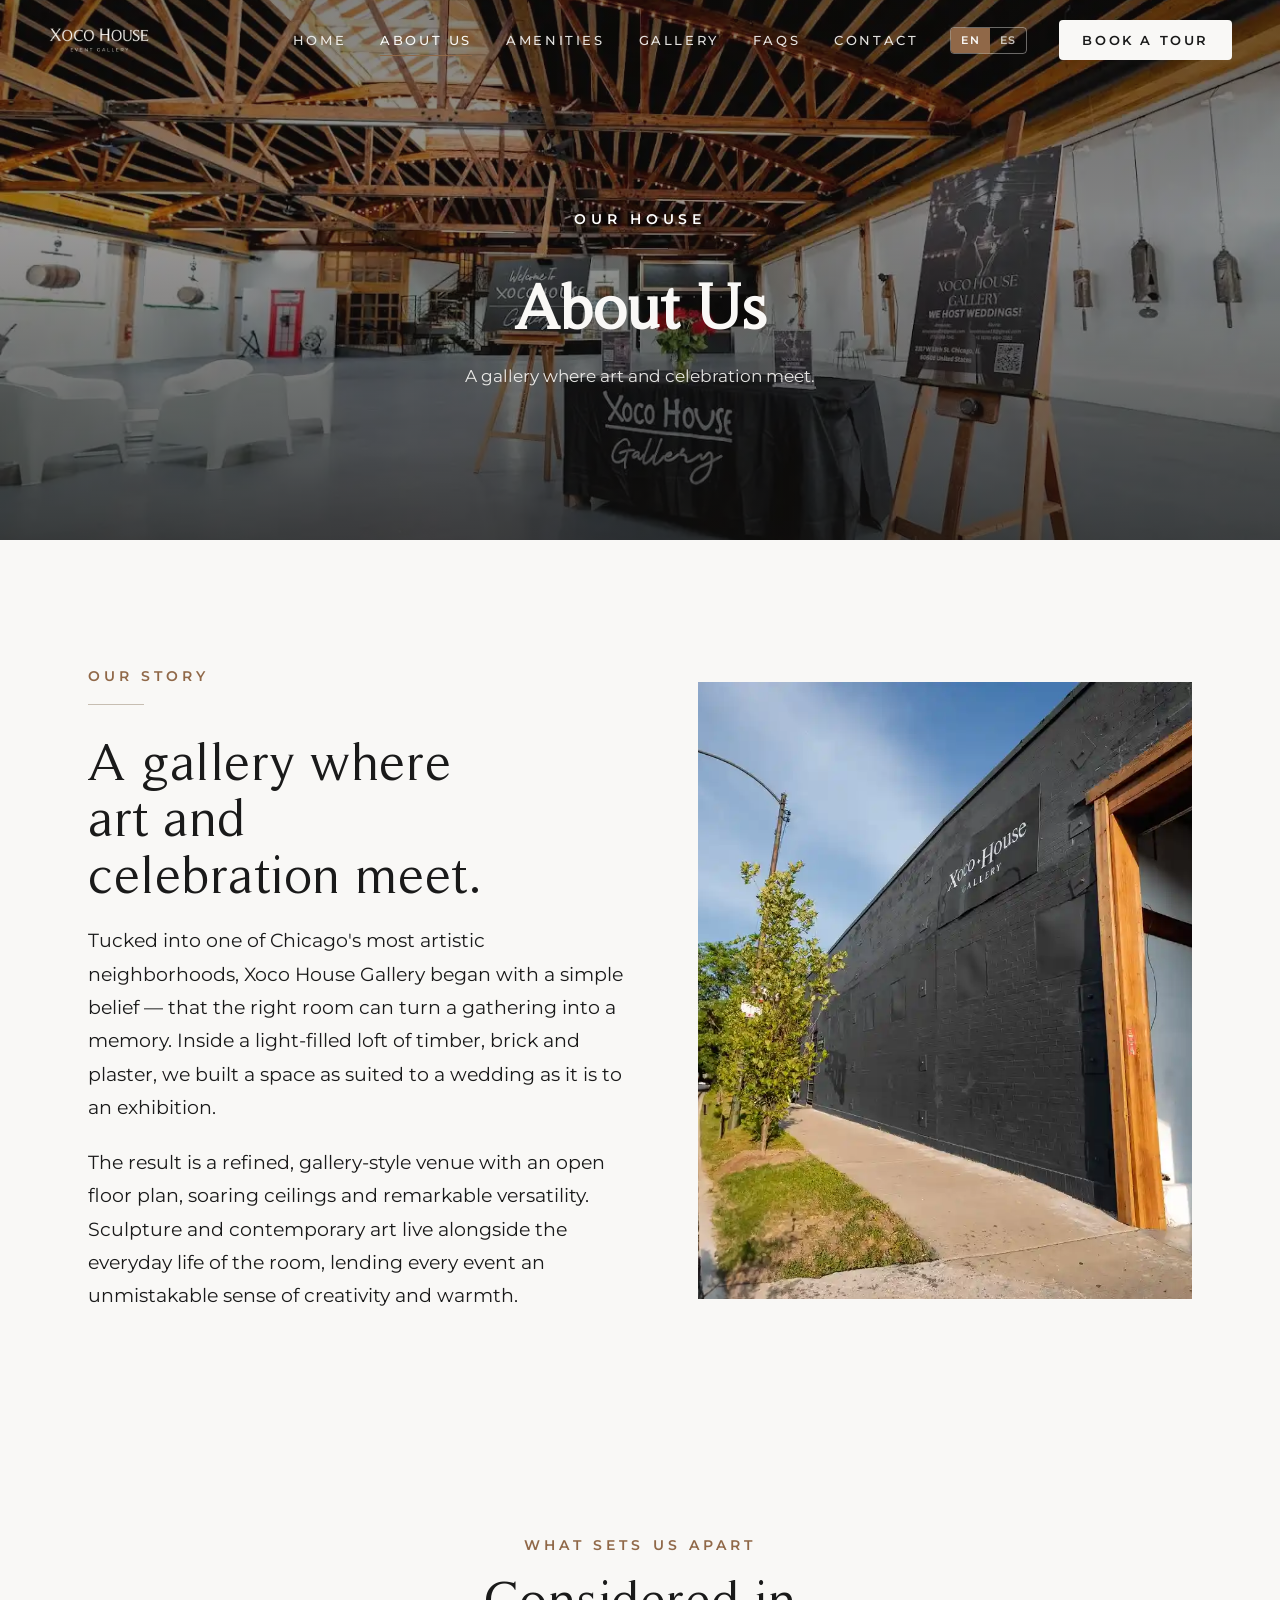
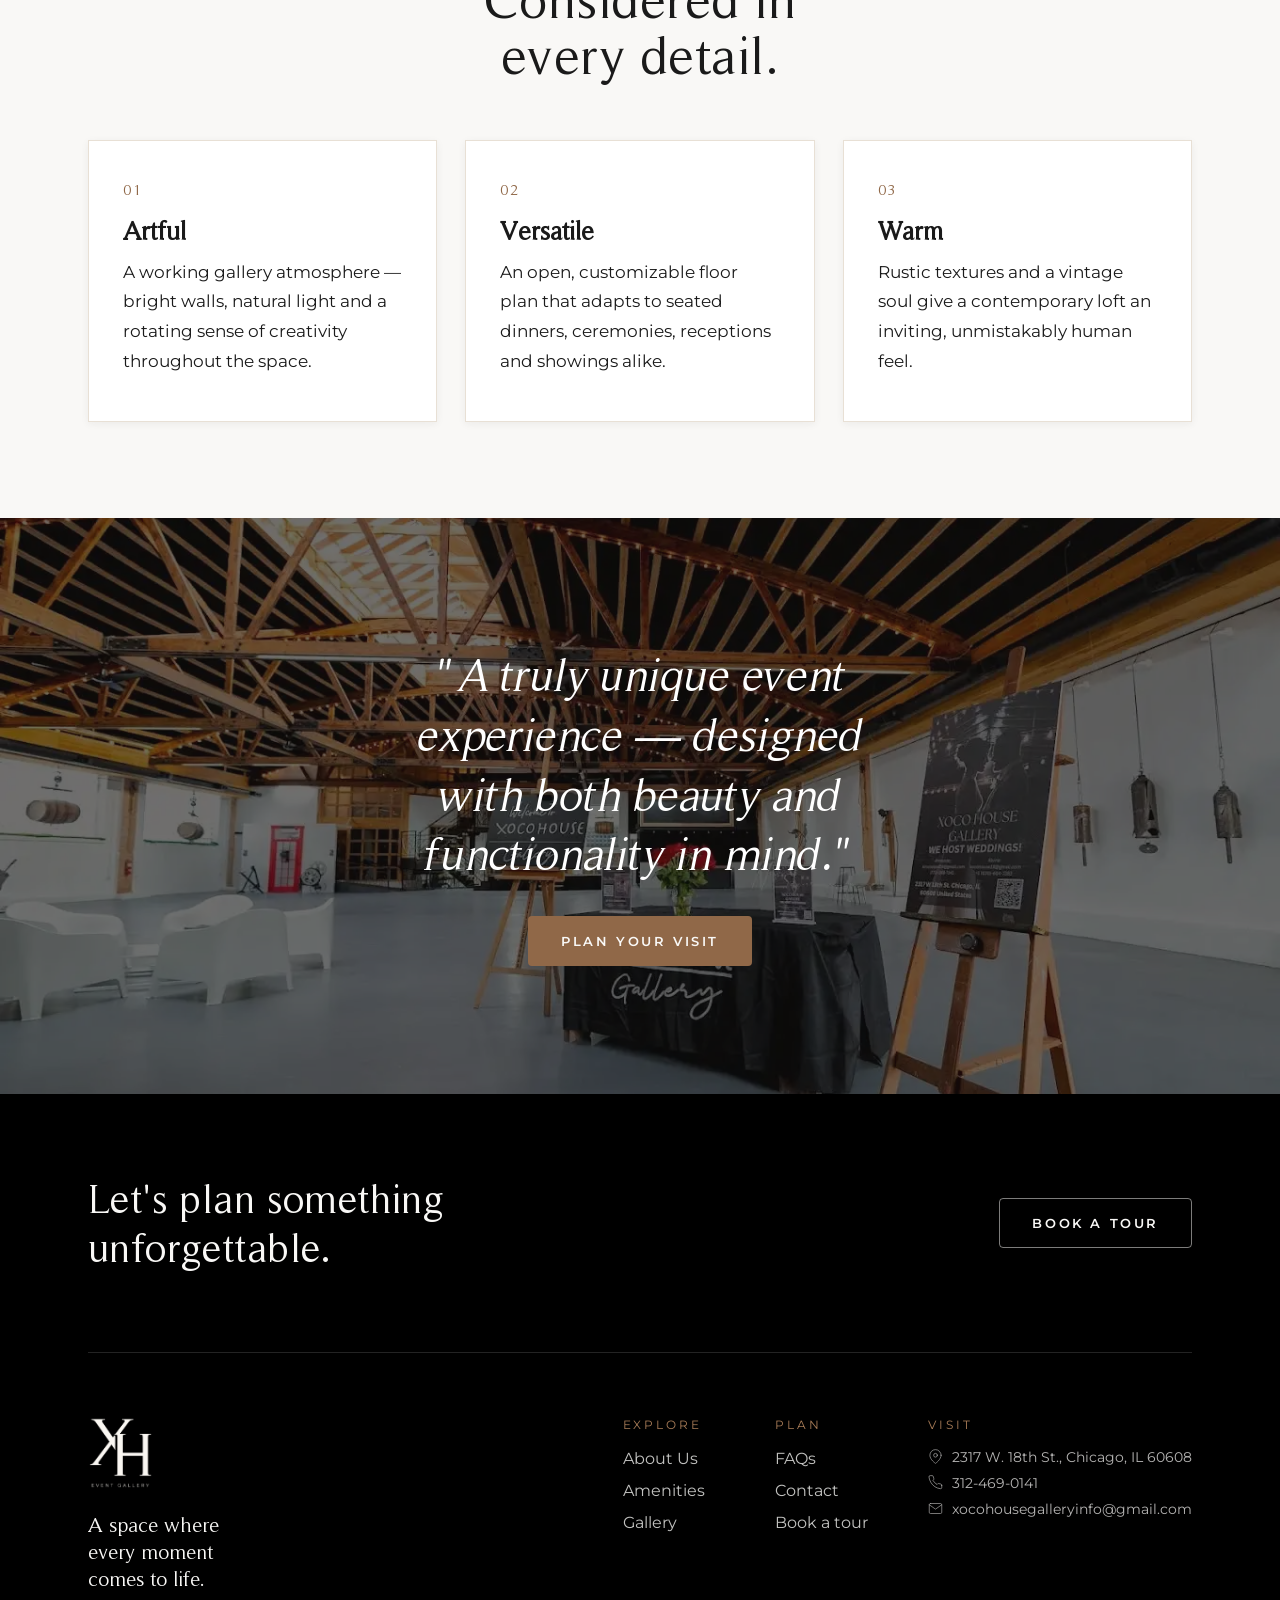
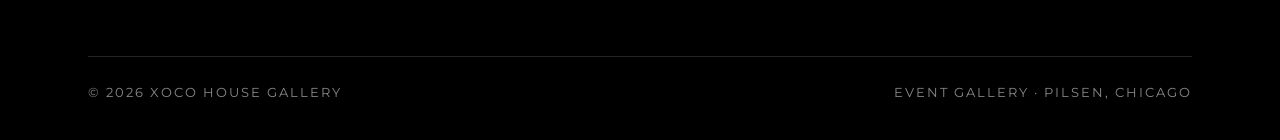
==== about.html @ 5855aecd "Launch Xoco House Gallery website Multi-page static site for Xoco House Gallery event venue (Pilsen," ====
<!DOCTYPE html>
<html lang="en">
<head>
<meta charset="utf-8" />
<meta name="viewport" content="width=device-width, initial-scale=1" />
<title>About Us — Xoco House Gallery</title>
<meta name="description" content="The story behind Xoco House Gallery — a gallery-style event venue in Chicago's Pilsen neighborhood." />
<link rel="preconnect" href="https://fonts.googleapis.com" />
<link rel="preconnect" href="https://fonts.gstatic.com" crossorigin />
<link href="https://fonts.googleapis.com/css2?family=Montserrat:wght@300;400;500;600&display=swap" rel="stylesheet" />
<link rel="stylesheet" href="colors_and_type.css" />
<link rel="stylesheet" href="kit.css" />
<style>
/* ── Scroll-reveal ── */
.reveal{opacity:0;transform:translateY(22px);transition:opacity 600ms cubic-bezier(.22,1,.36,1),transform 600ms cubic-bezier(.22,1,.36,1)}
.reveal.in{opacity:1;transform:none}
.reveal-d1{transition-delay:80ms}.reveal-d2{transition-delay:160ms}.reveal-d3{transition-delay:240ms}
@media(prefers-reduced-motion:reduce){.reveal{opacity:1;transform:none;transition:none}}

/* ── Nav ── */
.nav{position:fixed;top:0;left:0;right:0;z-index:50;transition:background var(--dur) var(--ease-out),box-shadow var(--dur),border-color var(--dur);border-bottom:1px solid transparent}
.nav.solid{background:rgba(249,248,246,.94);backdrop-filter:blur(10px);border-bottom-color:var(--border-soft);box-shadow:var(--shadow-xs)}
.nav-inner{max-width:1280px;margin:0 auto;padding:0 48px;height:80px;display:flex;align-items:center;gap:32px}
.nav-logo img{height:26px}
.nav-logo .logo-dark{display:none}
.nav.solid .nav-logo .logo-light{display:none}
.nav.solid .nav-logo .logo-dark{display:block}
.nav-links{display:flex;gap:34px;margin-left:auto}
.nav-links a{font-size:13px;font-weight:500;letter-spacing:.2em;text-transform:uppercase;position:relative;transition:color var(--dur);padding:4px 0}
.nav:not(.solid) .nav-links a{color:rgba(249,248,246,.9)}
.nav.solid .nav-links a{color:var(--xh-ink-700)}
.nav-links a::after{content:'';position:absolute;left:0;right:0;bottom:-4px;height:1px;background:var(--accent);transform:scaleX(0);transform-origin:left;transition:transform var(--dur) var(--ease-out)}
.nav-links a:hover::after,.nav-links a.active::after{transform:scaleX(1)}
.nav-links a.active{color:var(--accent)}
.nav:not(.solid) .nav-links a.active{color:var(--xh-bone)}
.lang-switch{display:flex;align-items:center;border:1px solid transparent;border-radius:var(--radius-md);overflow:hidden;font-size:10.5px;font-weight:600;letter-spacing:.12em}
.nav:not(.solid) .lang-switch{border-color:rgba(249,248,246,.4)}
.nav.solid .lang-switch{border-color:var(--border)}
.lang-switch button{background:none;border:none;cursor:pointer;padding:6px 10px;font-family:var(--font-sans);font-size:10.5px;font-weight:600;letter-spacing:.12em;text-transform:uppercase;transition:background var(--dur),color var(--dur)}
.nav:not(.solid) .lang-switch button{color:rgba(249,248,246,.75)}
.nav.solid .lang-switch button{color:var(--xh-stone-600)}
.lang-switch button.active{background:var(--accent);color:var(--xh-bone)!important}
.nav-cta{padding:11px 22px}
.nav:not(.solid) .nav-cta{background:var(--xh-bone);color:var(--xh-ink-900)}
.nav:not(.solid) .nav-cta:hover{background:var(--xh-white)}
.nav-burger{display:none;flex-direction:column;gap:5px;background:none;border:0;padding:8px;cursor:pointer}
.nav-burger span{width:24px;height:1.5px;display:block;transition:transform var(--dur),opacity var(--dur),background var(--dur)}
.nav:not(.solid) .nav-burger span{background:var(--xh-bone)}
.nav.solid .nav-burger span{background:var(--xh-ink-900)}
.nav-burger.open span:nth-child(1){transform:translateY(6.5px) rotate(45deg)}
.nav-burger.open span:nth-child(2){opacity:0}
.nav-burger.open span:nth-child(3){transform:translateY(-6.5px) rotate(-45deg)}
.nav-drawer{display:none;overflow:hidden;max-height:0;background:var(--xh-bone);border-bottom:1px solid var(--border-soft);padding:0 32px;transition:max-height var(--dur) var(--ease-out),padding var(--dur)}
.nav-drawer.open{max-height:480px;padding:14px 32px 24px}
.nav-drawer a{display:block;font-size:13px;font-weight:500;letter-spacing:.16em;text-transform:uppercase;color:var(--xh-ink-700);padding:13px 0;border-bottom:1px solid var(--border-soft);transition:color var(--dur)}
.nav-drawer a.active{color:var(--accent)}
.nav-drawer .lang-row{display:flex;gap:12px;padding:16px 0;align-items:center}
.nav-drawer .lang-row span{font-size:10px;letter-spacing:.2em;text-transform:uppercase;color:var(--fg-3)}
@media(max-width:960px){.nav-links,.nav-cta,.lang-switch{display:none}.nav-burger{display:flex}.nav-drawer{display:block}.nav{background:rgba(249,248,246,.94);backdrop-filter:blur(10px);border-bottom-color:var(--border-soft)}.nav .nav-burger span{background:var(--xh-ink-900)}.nav .nav-logo .logo-light{display:none}.nav .nav-logo .logo-dark{display:block}}
@media(max-width:600px){.nav-inner{padding:0 24px}}

/* ── Page hero ── */
.phero{position:relative;min-height:60vh;display:flex;align-items:center;justify-content:center;text-align:center;color:var(--xh-bone);overflow:hidden;padding:140px 24px 80px}
.phero-media{position:absolute;inset:0;background:var(--xh-ink-800)}
.phero-media img{width:100%;height:100%;object-fit:cover}
.phero-scrim{position:absolute;inset:0;background:linear-gradient(0deg,rgba(18,16,14,.72) 0%,rgba(18,16,14,.42) 60%,rgba(18,16,14,.52) 100%);pointer-events:none}
.phero-inner{position:relative;max-width:760px;display:flex;flex-direction:column;align-items:center}
/* FIX: subtitle "Our House" — forced high contrast white on dark overlay */
.phero-eyebrow{font-family:var(--font-sans);font-weight:600;font-size:14px;letter-spacing:.34em;text-transform:uppercase;color:#ffffff;opacity:1;text-shadow:0 1px 6px rgba(0,0,0,.65)}
.phero-title{font-family:var(--font-display);font-size:clamp(2.4rem,5vw,4rem);line-height:1.05;margin:0;color:var(--xh-bone)}
.phero-sub{font-size:clamp(1rem,1.3vw,1.15rem);line-height:1.7;color:rgba(249,248,246,.9);margin:22px 0 0;max-width:52ch}

/* ── Sections ── */
.about-grid{display:grid;grid-template-columns:1.05fr .95fr;gap:64px;align-items:center}
.about-copy p{font-size:18.5px;line-height:1.80;color:var(--xh-ink-900);margin:22px 0 0;max-width:46ch}
.about-media{aspect-ratio:4/5;overflow:hidden;background:var(--xh-sand-200)}
.about-media img{width:100%;height:100%;object-fit:cover;transition:transform 600ms var(--ease-out)}
.about-media:hover img{transform:scale(1.03)}
@media(max-width:860px){.about-grid{grid-template-columns:1fr;gap:36px}.about-media{aspect-ratio:16/10}}

.vals-sec{background:var(--xh-bone)}
.vals-grid{display:grid;grid-template-columns:repeat(3,1fr);gap:28px}
.val{background:var(--xh-white);border:1px solid var(--border-soft);padding:40px 34px 44px;box-shadow:var(--shadow-sm);transition:box-shadow var(--dur),transform var(--dur) var(--ease-out)}
.val:hover{box-shadow:var(--shadow-md);transform:translateY(-4px)}
.val-n{display:block;font-family:var(--font-display);font-size:15px;color:var(--accent);letter-spacing:.1em;margin-bottom:16px}
.val-t{font-family:var(--font-display);font-size:26px;margin:0 0 12px;color:var(--fg)}
.val-d{font-size:17px;line-height:1.75;color:var(--xh-ink-900);margin:0}
@media(max-width:860px){.vals-grid{grid-template-columns:1fr}}

.aband{position:relative;min-height:64vh;display:flex;align-items:center;color:var(--xh-bone);overflow:hidden;text-align:center}
.aband img{position:absolute;inset:0;width:100%;height:100%;object-fit:cover}
.aband-scrim{position:absolute;inset:0;background:rgba(18,16,14,.6)}
.aband-inner{position:relative;display:flex;flex-direction:column;align-items:center;gap:32px}
.aband-quote{font-family:var(--font-display);font-size:clamp(1.8rem,3.6vw,3.1rem);line-height:1.3;font-style:italic;margin:0;max-width:22ch;color:#ffffff}

/* Footer */
.ft{background:var(--xh-black);color:var(--xh-bone);padding:0 0 40px}
.ft-cta{display:flex;justify-content:space-between;align-items:center;gap:24px;flex-wrap:wrap;padding:80px 0;border-bottom:1px solid rgba(249,248,246,.14)}
.ft-cta h3{font-family:var(--font-display);font-size:clamp(1.7rem,3.2vw,2.6rem);margin:0;color:var(--xh-bone);max-width:18ch}
.ft-top{display:grid;grid-template-columns:1fr 1.2fr;gap:60px;padding:64px 0;border-bottom:1px solid rgba(249,248,246,.14)}
.ft-mono{height:72px;margin-bottom:22px}
.ft-tag{font-family:var(--font-display);font-size:21px;line-height:1.3;max-width:16ch;color:var(--xh-bone);margin:0}
.ft-cols{display:grid;grid-template-columns:repeat(3,1fr);gap:32px}
.ft-col{display:flex;flex-direction:column;gap:13px}
.ft-h{font-size:12px;letter-spacing:.24em;text-transform:uppercase;color:var(--xh-terracotta-500);margin-bottom:4px}
.ft-col a{font-size:15.5px;color:rgba(249,248,246,.78);transition:color var(--dur)}
.ft-col a:hover{color:var(--xh-bone)}
.ft-col-info{display:flex;flex-direction:column;gap:10px}
.ft-col-info a{display:flex;align-items:center;gap:9px;font-size:13.5px;color:rgba(249,248,246,.72);transition:color var(--dur)}
.ft-col-info a:hover{color:var(--xh-bone)}
.ft-col-info svg{width:15px;height:15px;flex-shrink:0;opacity:.7}
.ft-base{display:flex;justify-content:space-between;gap:16px;flex-wrap:wrap;font-size:12.5px;letter-spacing:.16em;text-transform:uppercase;color:rgba(249,248,246,.55);padding-top:28px}
@media(max-width:860px){.ft-top{grid-template-columns:1fr;gap:40px}.ft-cols{grid-template-columns:1fr 1fr}}
</style>
</head>
<body>

<!-- NAV -->
<header id="nav" class="nav">
  <div class="nav-inner">
    <a class="nav-logo" href="index.html">
      <img class="logo-light" src="assets/logo-horizontal-white.png" alt="Xoco House Gallery" />
      <img class="logo-dark"  src="assets/logo-horizontal-black.png" alt="Xoco House Gallery" />
    </a>
    <nav class="nav-links">
      <a href="index.html"     data-i18n="nav.home">Home</a>
      <a href="about.html"     class="active" data-i18n="nav.about">About Us</a>
      <a href="amenities.html" data-i18n="nav.amenities">Amenities</a>
      <a href="gallery.html"   data-i18n="nav.gallery">Gallery</a>
      <a href="faqs.html"      data-i18n="nav.faqs">FAQs</a>
      <a href="contact.html"   data-i18n="nav.contact">Contact</a>
    </nav>
    <div class="lang-switch">
      <button id="btn-en" class="active" onclick="setLang('en')">EN</button>
      <button id="btn-es"               onclick="setLang('es')">ES</button>
    </div>
    <a class="btn btn-primary nav-cta" href="contact.html" data-i18n="nav.cta">Book a Tour</a>
    <button class="nav-burger" id="nav-burger" aria-label="Menu" aria-expanded="false">
      <span></span><span></span><span></span>
    </button>
  </div>
  <div class="nav-drawer" id="nav-drawer">
    <a href="index.html"     data-i18n="nav.home">Home</a>
    <a href="about.html"     class="active" data-i18n="nav.about">About Us</a>
    <a href="amenities.html" data-i18n="nav.amenities">Amenities</a>
    <a href="gallery.html"   data-i18n="nav.gallery">Gallery</a>
    <a href="faqs.html"      data-i18n="nav.faqs">FAQs</a>
    <a href="contact.html"   data-i18n="nav.contact">Contact</a>
    <div class="lang-row">
      <span data-i18n="nav.language">Language</span>
      <button id="btn-en-m" class="btn btn-ghost" style="padding:8px 16px;font-size:11px;" onclick="setLang('en')">EN</button>
      <button id="btn-es-m" class="btn btn-ghost" style="padding:8px 16px;font-size:11px;" onclick="setLang('es')">ES</button>
    </div>
    <a class="btn btn-primary" href="contact.html" style="margin-top:8px;justify-content:center;" data-i18n="nav.cta">Book a Tour</a>
  </div>
</header>

<!-- PAGE HERO — "Our House" subtitle clearly visible with forced white + text-shadow -->
<section class="phero">
  <div class="phero-media">
    <img src="assets/photos/hall-welcome.webp" alt="The welcoming interior of Xoco House Gallery" />
    <div class="phero-scrim"></div>
  </div>
  <div class="phero-inner reveal">
    <!-- FIX: eyebrow "Our House" uses explicit white + text-shadow for guaranteed legibility -->
    <div class="phero-eyebrow" data-i18n="about.eyebrow">Our House</div>
    <hr class="rule on-dark" style="margin:20px auto 24px" />
    <h1 class="phero-title" data-i18n="about.title">About Us</h1>
    <p class="phero-sub" data-i18n="about.sub">A gallery where art and celebration meet.</p>
  </div>
</section>

<!-- STORY -->
<section class="section">
  <div class="container about-grid">
    <div class="about-copy reveal">
      <div class="eyebrow" data-i18n="about.story.eyebrow">Our Story</div>
      <hr class="rule" style="margin:20px 0 28px" />
      <h2 class="serif section-title" style="max-width:15ch" data-i18n="about.story.title">
        A gallery where art and celebration meet.
      </h2>
      <p data-i18n="about.story.p1">
        Tucked into one of Chicago&rsquo;s most artistic neighborhoods, Xoco House Gallery began
        with a simple belief — that the right room can turn a gathering into a memory. Inside a
        light-filled loft of timber, brick and plaster, we built a space as suited to a wedding
        as it is to an exhibition.
      </p>
      <p data-i18n="about.story.p2">
        The result is a refined, gallery-style venue with an open floor plan, soaring ceilings
        and remarkable versatility. Sculpture and contemporary art live alongside the everyday
        life of the room, lending every event an unmistakable sense of creativity and warmth.
      </p>
    </div>
    <div class="about-media reveal reveal-d2">
      <img src="assets/photos/windows.webp" alt="The Xoco House Gallery facade on a quiet Pilsen street" loading="lazy" />
    </div>
  </div>
</section>

<!-- VALUES -->
<section class="section tight vals-sec">
  <div class="container">
    <div class="section-head center">
      <div class="eyebrow reveal" data-i18n="about.vals.eyebrow">What Sets Us Apart</div>
      <h2 class="serif section-title reveal reveal-d1" data-i18n="about.vals.title">Considered in every detail.</h2>
    </div>
    <div class="vals-grid">
      <div class="val reveal">
        <span class="val-n">01</span>
        <h3 class="val-t" data-i18n="about.val1.title">Artful</h3>
        <p class="val-d" data-i18n="about.val1.desc">A working gallery atmosphere — bright walls, natural light and a rotating sense of creativity throughout the space.</p>
      </div>
      <div class="val reveal reveal-d1">
        <span class="val-n">02</span>
        <h3 class="val-t" data-i18n="about.val2.title">Versatile</h3>
        <p class="val-d" data-i18n="about.val2.desc">An open, customizable floor plan that adapts to seated dinners, ceremonies, receptions and showings alike.</p>
      </div>
      <div class="val reveal reveal-d2">
        <span class="val-n">03</span>
        <h3 class="val-t" data-i18n="about.val3.title">Warm</h3>
        <p class="val-d" data-i18n="about.val3.desc">Rustic textures and a vintage soul give a contemporary loft an inviting, unmistakably human feel.</p>
      </div>
    </div>
  </div>
</section>

<!-- BAND -->
<section class="aband">
  <img src="assets/photos/hall-welcome.webp" alt="A warm welcome under the vaulted ceiling" />
  <div class="aband-scrim"></div>
  <div class="container aband-inner">
    <blockquote class="aband-quote reveal" data-i18n="about.quote">
      &ldquo;A truly unique event experience — designed with both beauty and functionality in mind.&rdquo;
    </blockquote>
    <a class="btn btn-primary reveal reveal-d1" href="contact.html" data-i18n="about.cta">Plan Your Visit</a>
  </div>
</section>

<!-- FOOTER -->
<footer class="ft">
  <div class="container">
    <div class="ft-cta">
      <h3 class="serif" data-i18n="footer.cta">Let&rsquo;s plan something unforgettable.</h3>
      <a class="btn btn-ghost on-dark" href="contact.html" data-i18n="nav.cta">Book a Tour</a>
    </div>
    <div class="ft-top">
      <div class="ft-brand">
        <img src="assets/monogram-simple-white.png" alt="Xoco House Gallery" class="ft-mono" />
        <p class="ft-tag" data-i18n="footer.tagline">A space where every moment comes to life.</p>
      </div>
      <div class="ft-cols">
        <div class="ft-col">
          <span class="ft-h" data-i18n="footer.explore">Explore</span>
          <a href="about.html" data-i18n="nav.about">About Us</a>
          <a href="amenities.html" data-i18n="nav.amenities">Amenities</a>
          <a href="gallery.html" data-i18n="nav.gallery">Gallery</a>
        </div>
        <div class="ft-col">
          <span class="ft-h" data-i18n="footer.plan">Plan</span>
          <a href="faqs.html" data-i18n="nav.faqs">FAQs</a>
          <a href="contact.html" data-i18n="nav.contact">Contact</a>
          <a href="contact.html" data-i18n="footer.bookTour">Book a tour</a>
        </div>
        <div class="ft-col">
          <span class="ft-h" data-i18n="footer.visit">Visit</span>
          <div class="ft-col-info">
            <a href="https://maps.google.com/?q=2317+W+18th+St+Chicago+IL+60608" target="_blank" rel="noopener">
              <svg xmlns="http://www.w3.org/2000/svg" viewBox="0 0 24 24" fill="none" stroke="currentColor" stroke-width="1.5" stroke-linecap="round" stroke-linejoin="round"><path d="M21 10c0 7-9 13-9 13S3 17 3 10a9 9 0 0 1 18 0z"/><circle cx="12" cy="10" r="3"/></svg>
              2317 W. 18th St., Chicago, IL 60608
            </a>
            <a href="tel:+13124690141">
              <svg xmlns="http://www.w3.org/2000/svg" viewBox="0 0 24 24" fill="none" stroke="currentColor" stroke-width="1.5" stroke-linecap="round" stroke-linejoin="round"><path d="M22 16.92v3a2 2 0 0 1-2.18 2 19.79 19.79 0 0 1-8.63-3.07A19.5 19.5 0 0 1 4.69 12 19.79 19.79 0 0 1 1.6 3.38 2 2 0 0 1 3.57 1h3a2 2 0 0 1 2 1.72c.127.96.361 1.903.7 2.81a2 2 0 0 1-.45 2.11L7.91 8.54a16 16 0 0 0 6.55 6.55l.91-.91a2 2 0 0 1 2.11-.45c.907.339 1.85.573 2.81.7A2 2 0 0 1 22 16.92z"/></svg>
              312-469-0141
            </a>
            <a href="mailto:xocohousegalleryinfo@gmail.com">
              <svg xmlns="http://www.w3.org/2000/svg" viewBox="0 0 24 24" fill="none" stroke="currentColor" stroke-width="1.5" stroke-linecap="round" stroke-linejoin="round"><path d="M4 4h16c1.1 0 2 .9 2 2v12a2 2 0 0 1-2 2H4a2 2 0 0 1-2-2V6c0-1.1.9-2 2-2z"/><polyline points="22,6 12,13 2,6"/></svg>
              xocohousegalleryinfo@gmail.com
            </a>
          </div>
        </div>
      </div>
    </div>
    <div class="ft-base">
      <span data-i18n="footer.copy">&copy; 2026 Xoco House Gallery</span>
      <span data-i18n="footer.tag2">Event Gallery &middot; Pilsen, Chicago</span>
    </div>
  </div>
</footer>

<script>
const TRANS = {
  en:{
    'nav.home':'Home','nav.about':'About Us','nav.amenities':'Amenities','nav.gallery':'Gallery',
    'nav.faqs':'FAQs','nav.contact':'Contact','nav.cta':'Book a Tour','nav.language':'Language',
    'about.eyebrow':'Our House','about.title':'About Us','about.sub':'A gallery where art and celebration meet.',
    'about.story.eyebrow':'Our Story','about.story.title':'A gallery where art and celebration meet.',
    'about.story.p1':'Tucked into one of Chicago\'s most artistic neighborhoods, Xoco House Gallery began with a simple belief — that the right room can turn a gathering into a memory. Inside a light-filled loft of timber, brick and plaster, we built a space as suited to a wedding as it is to an exhibition.',
    'about.story.p2':'The result is a refined, gallery-style venue with an open floor plan, soaring ceilings and remarkable versatility. Sculpture and contemporary art live alongside the everyday life of the room, lending every event an unmistakable sense of creativity and warmth.',
    'about.vals.eyebrow':'What Sets Us Apart','about.vals.title':'Considered in every detail.',
    'about.val1.title':'Artful','about.val1.desc':'A working gallery atmosphere — bright walls, natural light and a rotating sense of creativity throughout the space.',
    'about.val2.title':'Versatile','about.val2.desc':'An open, customizable floor plan that adapts to seated dinners, ceremonies, receptions and showings alike.',
    'about.val3.title':'Warm','about.val3.desc':'Rustic textures and a vintage soul give a contemporary loft an inviting, unmistakably human feel.',
    'about.quote':'"A truly unique event experience — designed with both beauty and functionality in mind."',
    'about.cta':'Plan Your Visit',
    'footer.cta':'Let\'s plan something unforgettable.','footer.tagline':'A space where every moment comes to life.',
    'footer.explore':'Explore','footer.plan':'Plan','footer.visit':'Visit','footer.bookTour':'Book a tour',
    'footer.copy':'© 2026 Xoco House Gallery','footer.tag2':'Event Gallery · Pilsen, Chicago',
  },
  es:{
    'nav.home':'Inicio','nav.about':'Nosotros','nav.amenities':'Espacios','nav.gallery':'Galería',
    'nav.faqs':'Preguntas','nav.contact':'Contacto','nav.cta':'Reservar Visita','nav.language':'Idioma',
    'about.eyebrow':'Nuestra Casa','about.title':'Nosotros','about.sub':'Una galería donde el arte y la celebración se encuentran.',
    'about.story.eyebrow':'Nuestra Historia','about.story.title':'Una galería donde el arte y la celebración se encuentran.',
    'about.story.p1':'Ubicado en uno de los barrios más artísticos de Chicago, Xoco House Gallery comenzó con una creencia simple: que el espacio adecuado puede convertir una reunión en un recuerdo. Dentro de un loft luminoso de madera, ladrillo y yeso, construimos un espacio tan apto para una boda como para una exposición.',
    'about.story.p2':'El resultado es un venue refinado tipo galería con planta abierta, techos elevados y versatilidad notable. La escultura y el arte contemporáneo conviven con la vida cotidiana del espacio, dotando a cada evento de un sentido inconfundible de creatividad y calidez.',
    'about.vals.eyebrow':'Lo Que Nos Distingue','about.vals.title':'Considerado en cada detalle.',
    'about.val1.title':'Artístico','about.val1.desc':'Una atmósfera de galería activa — paredes luminosas, luz natural y un sentido de creatividad en todo el espacio.',
    'about.val2.title':'Versátil','about.val2.desc':'Una planta abierta y personalizable que se adapta a cenas, ceremonias, recepciones y exposiciones por igual.',
    'about.val3.title':'Cálido','about.val3.desc':'Las texturas rústicas y el alma vintage dan a un loft contemporáneo un carácter acogedor e inconfundiblemente humano.',
    'about.quote':'"Una experiencia de evento verdaderamente única — diseñada con belleza y funcionalidad en mente."',
    'about.cta':'Planifica Tu Visita',
    'footer.cta':'Planeemos algo inolvidable.','footer.tagline':'Un espacio donde cada momento cobra vida.',
    'footer.explore':'Explorar','footer.plan':'Planificar','footer.visit':'Visitar','footer.bookTour':'Reservar tour',
    'footer.copy':'© 2026 Xoco House Gallery','footer.tag2':'Event Gallery · Pilsen, Chicago',
  }
};
let lang = localStorage.getItem('xh-lang') || 'en';
function applyTranslations(l){
  const t = TRANS[l];
  document.querySelectorAll('[data-i18n]').forEach(el=>{const k=el.getAttribute('data-i18n');if(t[k]!==undefined)el.innerHTML=t[k];});
  document.documentElement.lang=l;
  ['btn-en','btn-es','btn-en-m','btn-es-m'].forEach(id=>{const b=document.getElementById(id);if(b)b.classList.toggle('active',id.includes(l));});
}
function setLang(l){lang=l;localStorage.setItem('xh-lang',l);applyTranslations(l);}
const nav=document.getElementById('nav');
window.addEventListener('scroll',()=>nav.classList.toggle('solid',window.scrollY>40),{passive:true});
nav.classList.toggle('solid',window.scrollY>40);
const burger=document.getElementById('nav-burger'),drawer=document.getElementById('nav-drawer');
burger.addEventListener('click',()=>{const o=drawer.classList.toggle('open');burger.classList.toggle('open',o);burger.setAttribute('aria-expanded',o);});
const obs=new IntersectionObserver(es=>es.forEach(e=>{if(e.isIntersecting){e.target.classList.add('in');obs.unobserve(e.target);}}),{threshold:.12});
document.querySelectorAll('.reveal').forEach(el=>obs.observe(el));
applyTranslations(lang);
</script>
</body>
</html>
---- colors_and_type.css ----
/* ============================================================
   XOCO HOUSE — Event Gallery
   Foundations: Color + Typography tokens
   "A space where every moment comes to life."
   ============================================================ */

/* ---------- Fonts ---------- */
@font-face {
  font-family: "Roman Serif";
  src: url("fonts/RomanSerif.ttf") format("truetype");
  font-weight: 400;
  font-style: normal;
  font-display: swap;
}
@font-face {
  font-family: "Roman Serif";
  src: url("fonts/RomanSerif-Oblique.ttf") format("truetype");
  font-weight: 400;
  font-style: italic;
  font-display: swap;
}
/* Montserrat is loaded from Google Fonts at point of use — see README (font substitution). */

:root {
  /* ============================================================
     BASE COLOR TOKENS
     Earthy, gallery-warm. High-contrast ink-on-bone with a
     single clay/terracotta accent drawn from the logo.
     ============================================================ */

  /* Ink (deep neutrals — text & dark surfaces) */
  --xh-ink-900: #1A1A1A;   /* deep near-black — primary text, dark bg  */
  --xh-ink-800: #262320;
  --xh-ink-700: #3A352F;   /* warm charcoal */
  --xh-black:   #000000;   /* pure black — logo master, high drama only */

  /* Stone (warm muted grays — secondary text, lines) */
  --xh-stone-600: #6E655B;  /* secondary text */
  --xh-stone-500: #897F73;
  --xh-stone-400: #A89E92;  /* tertiary / disabled */
  --xh-stone-300: #C7BEB2;  /* hairline borders on light */

  /* Sand (warm neutral surfaces, from natural light & adobe) */
  --xh-sand-200: #E8E0D5;   /* secondary surface, fills */
  --xh-sand-100: #F0EAE1;   /* subtle tint */
  --xh-bone:     #F9F8F6;   /* primary off-white background */
  --xh-white:    #FFFFFF;   /* pure white — cards on bone */

  /* Terracotta / Clay (the brand accent — sampled from logo) */
  --xh-terracotta-700: #6E4F36;  /* deep clay — pressed states */
  --xh-terracotta-600: #906848;  /* AUTHENTIC LOGO COLOR — primary accent */
  --xh-terracotta-500: #A87C57;  /* hover / lighter clay */
  --xh-clay-500:       #C47A5D;  /* brighter terracotta — secondary accent */
  --xh-terracotta-200: #E3D3C4;  /* clay tint — soft fills */
  --xh-terracotta-100: #F1E8E0;  /* faintest clay wash */

  /* Functional (used sparingly, kept earthy) */
  --xh-success: #5E6B4F;   /* olive */
  --xh-error:   #9E4B3B;   /* burnt sienna */

  /* ============================================================
     SEMANTIC TOKENS — reference these in product work
     ============================================================ */
  --bg:            var(--xh-bone);
  --bg-dark:       var(--xh-ink-900);
  --surface:       var(--xh-white);
  --surface-sunk:  var(--xh-sand-100);
  --surface-alt:   var(--xh-sand-200);

  --fg:            var(--xh-ink-900);   /* primary text */
  --fg-2:          var(--xh-stone-600); /* secondary text */
  --fg-3:          var(--xh-stone-400); /* tertiary text */
  --fg-on-dark:    var(--xh-bone);
  --fg-on-accent:  var(--xh-bone);

  --accent:        var(--xh-terracotta-600);
  --accent-hover:  var(--xh-terracotta-500);
  --accent-press:  var(--xh-terracotta-700);
  --accent-soft:   var(--xh-terracotta-100);

  --border:        var(--xh-stone-300);
  --border-soft:   var(--xh-sand-200);
  --border-strong: var(--xh-ink-900);

  /* ============================================================
     TYPE FAMILIES
     ============================================================ */
  --font-display: "Roman Serif", "Cormorant Garamond", Georgia, serif;
  --font-sans:    "Montserrat", "Helvetica Neue", Arial, sans-serif;

  /* Letterspacing — the wide-tracked caps are core to the brand */
  --track-tightest: -0.01em;
  --track-display:   0.01em;
  --track-label:     0.28em;  /* "EVENT GALLERY" spacing */
  --track-eyebrow:   0.34em;
  --track-body:      0.005em;

  /* ============================================================
     TYPE SCALE  (1.25 major-third-ish, gallery-generous)
     ============================================================ */
  --text-display:  clamp(3.75rem, 7.5vw, 6.5rem); /* hero serif */
  --text-h1:       clamp(2.75rem, 5vw, 4.25rem);
  --text-h2:       clamp(2rem, 3.4vw, 2.875rem);
  --text-h3:       1.75rem;
  --text-h4:       1.375rem;
  --text-body-lg:  1.25rem;
  --text-body:     1.0625rem;  /* 17px */
  --text-small:    0.9375rem;  /* 15px */
  --text-label:    0.8125rem;  /* 13px */
  --text-micro:    0.75rem;

  --leading-tight: 1.05;
  --leading-snug:  1.2;
  --leading-body:  1.65;

  /* ============================================================
     SPACING  (8px base, generous gallery whitespace)
     ============================================================ */
  --space-1: 4px;
  --space-2: 8px;
  --space-3: 12px;
  --space-4: 16px;
  --space-5: 24px;
  --space-6: 32px;
  --space-7: 48px;
  --space-8: 64px;
  --space-9: 96px;
  --space-10: 128px;
  --space-11: 160px;

  /* ============================================================
     RADII  (minimal — gallery sharpness, soft only on controls)
     ============================================================ */
  --radius-none: 0px;
  --radius-sm:   2px;
  --radius-md:   4px;
  --radius-lg:   8px;
  --radius-pill: 999px;

  /* ============================================================
     SHADOWS  (soft, warm, low — diffuse natural light)
     ============================================================ */
  --shadow-xs: 0 1px 2px rgba(26,26,26,0.05);
  --shadow-sm: 0 2px 8px rgba(26,26,26,0.06);
  --shadow-md: 0 8px 28px rgba(26,26,26,0.08);
  --shadow-lg: 0 24px 60px rgba(26,26,26,0.12);

  /* ============================================================
     MOTION  (calm, serene — slow & soft)
     ============================================================ */
  --ease-out: cubic-bezier(0.22, 1, 0.36, 1);
  --ease-in-out: cubic-bezier(0.65, 0, 0.35, 1);
  --dur-fast: 180ms;
  --dur: 320ms;
  --dur-slow: 600ms;
}

/* ============================================================
   SEMANTIC ELEMENT STYLES — opt-in helper classes
   ============================================================ */
.xh-display {
  font-family: var(--font-display);
  font-weight: 400;
  font-size: var(--text-display);
  line-height: var(--leading-tight);
  letter-spacing: var(--track-display);
  color: var(--fg);
}
.xh-h1 { font-family: var(--font-display); font-weight: 400; font-size: var(--text-h1); line-height: var(--leading-tight); letter-spacing: var(--track-display); color: var(--fg); }
.xh-h2 { font-family: var(--font-display); font-weight: 400; font-size: var(--text-h2); line-height: var(--leading-snug); color: var(--fg); }
.xh-h3 { font-family: var(--font-display); font-weight: 400; font-size: var(--text-h3); line-height: var(--leading-snug); color: var(--fg); }

/* Tracked caps — the signature "EVENT GALLERY" treatment */
.xh-eyebrow {
  font-family: var(--font-sans);
  font-weight: 500;
  font-size: var(--text-label);
  text-transform: uppercase;
  letter-spacing: var(--track-eyebrow);
  color: var(--accent);
}
.xh-label {
  font-family: var(--font-sans);
  font-weight: 500;
  font-size: var(--text-label);
  text-transform: uppercase;
  letter-spacing: var(--track-label);
  color: var(--fg-2);
}
.xh-body {
  font-family: var(--font-sans);
  font-weight: 400;
  font-size: var(--text-body);
  line-height: var(--leading-body);
  letter-spacing: var(--track-body);
  color: var(--fg);
}
.xh-body-lg { font-family: var(--font-sans); font-weight: 400; font-size: var(--text-body-lg); line-height: var(--leading-body); color: var(--fg); }
.xh-small { font-family: var(--font-sans); font-weight: 400; font-size: var(--text-small); line-height: 1.5; color: var(--fg-2); }
---- kit.css ----
/* Xoco House — Website UI Kit styles (builds on colors_and_type.css) */
* { box-sizing: border-box; }
html, body { margin: 0; padding: 0; }
body {
  background: var(--xh-bone);
  color: var(--fg);
  font-family: var(--font-sans);
  -webkit-font-smoothing: antialiased;
  text-rendering: optimizeLegibility;
}
img { display: block; max-width: 100%; }
a { color: inherit; text-decoration: none; }
button { font-family: inherit; cursor: pointer; }

/* ---------- shared primitives ---------- */
.eyebrow {
  font-size: 13.5px; font-weight: 600; letter-spacing: 0.3em;
  text-transform: uppercase; color: var(--accent);
}
.eyebrow.on-dark { color: var(--xh-terracotta-500); }
.serif { font-family: var(--font-display); font-weight: 400; letter-spacing: 0.01em; }
.rule { width: 56px; height: 1px; background: var(--xh-stone-300); border: 0; margin: 0; }
.rule.on-dark { background: rgba(249,248,246,0.3); }

.container { max-width: 1200px; margin: 0 auto; padding: 0 48px; }
@media (max-width: 600px) { .container { padding: 0 20px; } }

.btn {
  display: inline-flex; align-items: center; gap: 10px;
  font-size: 13px; font-weight: 600; letter-spacing: 0.2em; text-transform: uppercase; white-space: nowrap;
  padding: 16px 32px; border-radius: var(--radius-md); border: 1px solid transparent;
  transition: background var(--dur) var(--ease-out), color var(--dur) var(--ease-out),
              border-color var(--dur) var(--ease-out), transform var(--dur-fast) var(--ease-out);
}
.btn-primary { background: var(--accent); color: var(--xh-bone); }
.btn-primary:hover { background: var(--accent-hover); }
.btn-primary:active { background: var(--accent-press); transform: scale(0.99); }
.btn-ghost { background: transparent; color: var(--fg); border-color: var(--xh-ink-900); }
.btn-ghost:hover { background: var(--xh-ink-900); color: var(--xh-bone); }
.btn-ghost.on-dark { color: var(--xh-bone); border-color: rgba(249,248,246,0.5); }
.btn-ghost.on-dark:hover { background: var(--xh-bone); color: var(--xh-ink-900); border-color: var(--xh-bone); }
.btn-text { background: transparent; padding: 6px 0; color: var(--accent); border: 0; letter-spacing: 0.16em; }
.btn-text span { border-bottom: 1px solid currentColor; padding-bottom: 3px; transition: gap var(--dur); }
.btn-text:hover { color: var(--accent-press); }

image-slot { display: block; }

/* reveal-on-load motion — resting state is always fully visible (no opacity trap) */
@keyframes xhRise { from { transform: translateY(16px); } to { transform: none; } }
.rise { opacity: 1; }
@media (prefers-reduced-motion: no-preference) {
  .rise.in { animation: xhRise var(--dur-slow) var(--ease-out) both; }
}

/* sections */
.section { padding: 128px 0; }
.section.tight { padding: 96px 0; }
.section-head { display: flex; flex-direction: column; gap: 18px; align-items: flex-start; margin-bottom: 56px; }
.section-head.center { align-items: center; text-align: center; }
.section-title { font-size: clamp(2.2rem, 4.2vw, 3.5rem); line-height: 1.05; color: var(--fg); margin: 0; max-width: 14ch; }
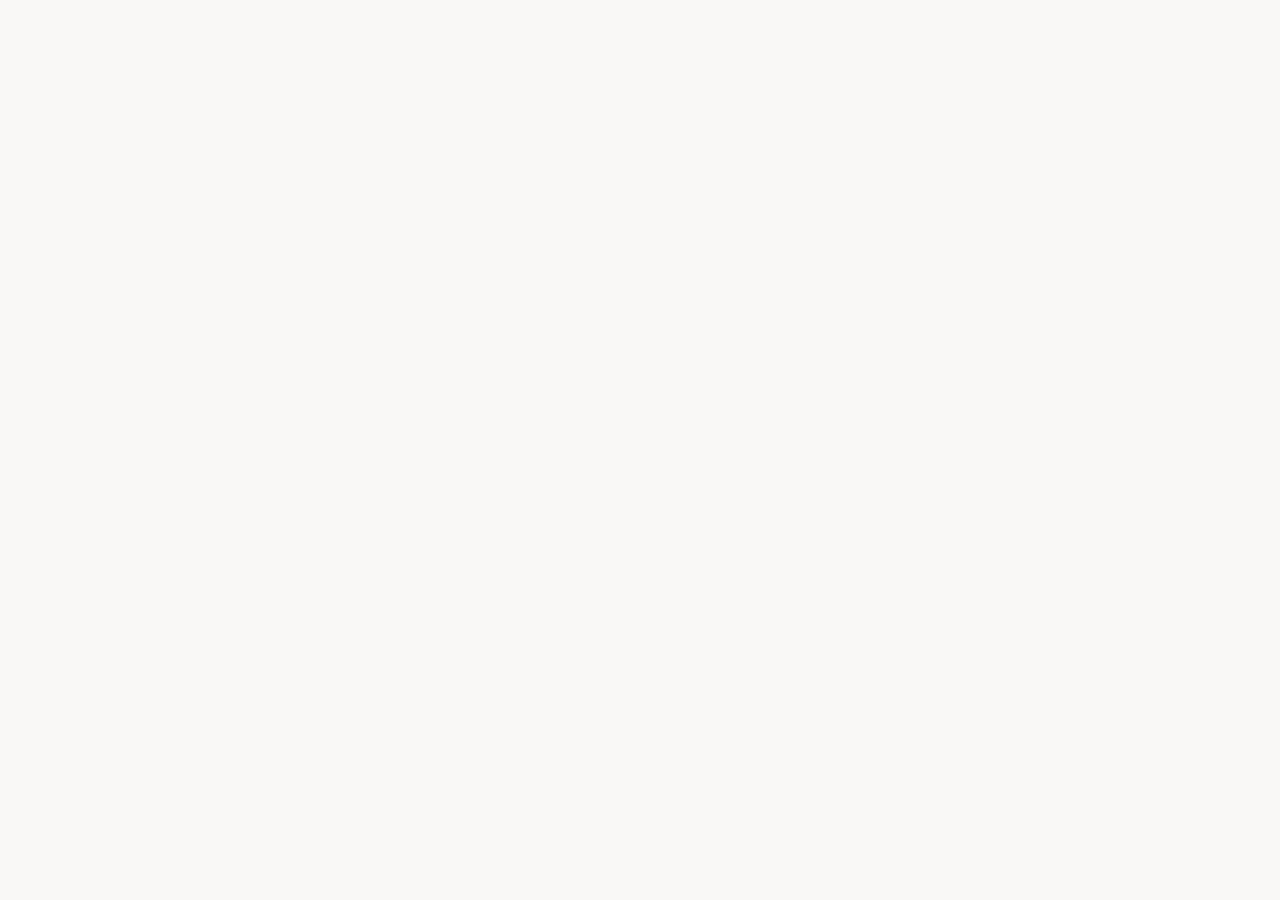
==== commit 0bf6a9d6: "Rebuild site with Claude Design system — new React architecture Complete overhaul: replace static HT" ====
--- a/about.html
+++ b/about.html
@@ -4,342 +4,45 @@
 <meta charset="utf-8" />
 <meta name="viewport" content="width=device-width, initial-scale=1" />
 <title>About Us — Xoco House Gallery</title>
-<meta name="description" content="The story behind Xoco House Gallery — a gallery-style event venue in Chicago's Pilsen neighborhood." />
 <link rel="preconnect" href="https://fonts.googleapis.com" />
 <link rel="preconnect" href="https://fonts.gstatic.com" crossorigin />
 <link href="https://fonts.googleapis.com/css2?family=Montserrat:wght@300;400;500;600&display=swap" rel="stylesheet" />
 <link rel="stylesheet" href="colors_and_type.css" />
 <link rel="stylesheet" href="kit.css" />
-<style>
-/* ── Scroll-reveal ── */
-.reveal{opacity:0;transform:translateY(22px);transition:opacity 600ms cubic-bezier(.22,1,.36,1),transform 600ms cubic-bezier(.22,1,.36,1)}
-.reveal.in{opacity:1;transform:none}
-.reveal-d1{transition-delay:80ms}.reveal-d2{transition-delay:160ms}.reveal-d3{transition-delay:240ms}
-@media(prefers-reduced-motion:reduce){.reveal{opacity:1;transform:none;transition:none}}
-
-/* ── Nav ── */
-.nav{position:fixed;top:0;left:0;right:0;z-index:50;transition:background var(--dur) var(--ease-out),box-shadow var(--dur),border-color var(--dur);border-bottom:1px solid transparent}
-.nav.solid{background:rgba(249,248,246,.94);backdrop-filter:blur(10px);border-bottom-color:var(--border-soft);box-shadow:var(--shadow-xs)}
-.nav-inner{max-width:1280px;margin:0 auto;padding:0 48px;height:80px;display:flex;align-items:center;gap:32px}
-.nav-logo img{height:26px}
-.nav-logo .logo-dark{display:none}
-.nav.solid .nav-logo .logo-light{display:none}
-.nav.solid .nav-logo .logo-dark{display:block}
-.nav-links{display:flex;gap:34px;margin-left:auto}
-.nav-links a{font-size:13px;font-weight:500;letter-spacing:.2em;text-transform:uppercase;position:relative;transition:color var(--dur);padding:4px 0}
-.nav:not(.solid) .nav-links a{color:rgba(249,248,246,.9)}
-.nav.solid .nav-links a{color:var(--xh-ink-700)}
-.nav-links a::after{content:'';position:absolute;left:0;right:0;bottom:-4px;height:1px;background:var(--accent);transform:scaleX(0);transform-origin:left;transition:transform var(--dur) var(--ease-out)}
-.nav-links a:hover::after,.nav-links a.active::after{transform:scaleX(1)}
-.nav-links a.active{color:var(--accent)}
-.nav:not(.solid) .nav-links a.active{color:var(--xh-bone)}
-.lang-switch{display:flex;align-items:center;border:1px solid transparent;border-radius:var(--radius-md);overflow:hidden;font-size:10.5px;font-weight:600;letter-spacing:.12em}
-.nav:not(.solid) .lang-switch{border-color:rgba(249,248,246,.4)}
-.nav.solid .lang-switch{border-color:var(--border)}
-.lang-switch button{background:none;border:none;cursor:pointer;padding:6px 10px;font-family:var(--font-sans);font-size:10.5px;font-weight:600;letter-spacing:.12em;text-transform:uppercase;transition:background var(--dur),color var(--dur)}
-.nav:not(.solid) .lang-switch button{color:rgba(249,248,246,.75)}
-.nav.solid .lang-switch button{color:var(--xh-stone-600)}
-.lang-switch button.active{background:var(--accent);color:var(--xh-bone)!important}
-.nav-cta{padding:11px 22px}
-.nav:not(.solid) .nav-cta{background:var(--xh-bone);color:var(--xh-ink-900)}
-.nav:not(.solid) .nav-cta:hover{background:var(--xh-white)}
-.nav-burger{display:none;flex-direction:column;gap:5px;background:none;border:0;padding:8px;cursor:pointer}
-.nav-burger span{width:24px;height:1.5px;display:block;transition:transform var(--dur),opacity var(--dur),background var(--dur)}
-.nav:not(.solid) .nav-burger span{background:var(--xh-bone)}
-.nav.solid .nav-burger span{background:var(--xh-ink-900)}
-.nav-burger.open span:nth-child(1){transform:translateY(6.5px) rotate(45deg)}
-.nav-burger.open span:nth-child(2){opacity:0}
-.nav-burger.open span:nth-child(3){transform:translateY(-6.5px) rotate(-45deg)}
-.nav-drawer{display:none;overflow:hidden;max-height:0;background:var(--xh-bone);border-bottom:1px solid var(--border-soft);padding:0 32px;transition:max-height var(--dur) var(--ease-out),padding var(--dur)}
-.nav-drawer.open{max-height:480px;padding:14px 32px 24px}
-.nav-drawer a{display:block;font-size:13px;font-weight:500;letter-spacing:.16em;text-transform:uppercase;color:var(--xh-ink-700);padding:13px 0;border-bottom:1px solid var(--border-soft);transition:color var(--dur)}
-.nav-drawer a.active{color:var(--accent)}
-.nav-drawer .lang-row{display:flex;gap:12px;padding:16px 0;align-items:center}
-.nav-drawer .lang-row span{font-size:10px;letter-spacing:.2em;text-transform:uppercase;color:var(--fg-3)}
-@media(max-width:960px){.nav-links,.nav-cta,.lang-switch{display:none}.nav-burger{display:flex}.nav-drawer{display:block}.nav{background:rgba(249,248,246,.94);backdrop-filter:blur(10px);border-bottom-color:var(--border-soft)}.nav .nav-burger span{background:var(--xh-ink-900)}.nav .nav-logo .logo-light{display:none}.nav .nav-logo .logo-dark{display:block}}
-@media(max-width:600px){.nav-inner{padding:0 24px}}
-
-/* ── Page hero ── */
-.phero{position:relative;min-height:60vh;display:flex;align-items:center;justify-content:center;text-align:center;color:var(--xh-bone);overflow:hidden;padding:140px 24px 80px}
-.phero-media{position:absolute;inset:0;background:var(--xh-ink-800)}
-.phero-media img{width:100%;height:100%;object-fit:cover}
-.phero-scrim{position:absolute;inset:0;background:linear-gradient(0deg,rgba(18,16,14,.72) 0%,rgba(18,16,14,.42) 60%,rgba(18,16,14,.52) 100%);pointer-events:none}
-.phero-inner{position:relative;max-width:760px;display:flex;flex-direction:column;align-items:center}
-/* FIX: subtitle "Our House" — forced high contrast white on dark overlay */
-.phero-eyebrow{font-family:var(--font-sans);font-weight:600;font-size:14px;letter-spacing:.34em;text-transform:uppercase;color:#ffffff;opacity:1;text-shadow:0 1px 6px rgba(0,0,0,.65)}
-.phero-title{font-family:var(--font-display);font-size:clamp(2.4rem,5vw,4rem);line-height:1.05;margin:0;color:var(--xh-bone)}
-.phero-sub{font-size:clamp(1rem,1.3vw,1.15rem);line-height:1.7;color:rgba(249,248,246,.9);margin:22px 0 0;max-width:52ch}
-
-/* ── Sections ── */
-.about-grid{display:grid;grid-template-columns:1.05fr .95fr;gap:64px;align-items:center}
-.about-copy p{font-size:18.5px;line-height:1.80;color:var(--xh-ink-900);margin:22px 0 0;max-width:46ch}
-.about-media{aspect-ratio:4/5;overflow:hidden;background:var(--xh-sand-200)}
-.about-media img{width:100%;height:100%;object-fit:cover;transition:transform 600ms var(--ease-out)}
-.about-media:hover img{transform:scale(1.03)}
-@media(max-width:860px){.about-grid{grid-template-columns:1fr;gap:36px}.about-media{aspect-ratio:16/10}}
-
-.vals-sec{background:var(--xh-bone)}
-.vals-grid{display:grid;grid-template-columns:repeat(3,1fr);gap:28px}
-.val{background:var(--xh-white);border:1px solid var(--border-soft);padding:40px 34px 44px;box-shadow:var(--shadow-sm);transition:box-shadow var(--dur),transform var(--dur) var(--ease-out)}
-.val:hover{box-shadow:var(--shadow-md);transform:translateY(-4px)}
-.val-n{display:block;font-family:var(--font-display);font-size:15px;color:var(--accent);letter-spacing:.1em;margin-bottom:16px}
-.val-t{font-family:var(--font-display);font-size:26px;margin:0 0 12px;color:var(--fg)}
-.val-d{font-size:17px;line-height:1.75;color:var(--xh-ink-900);margin:0}
-@media(max-width:860px){.vals-grid{grid-template-columns:1fr}}
-
-.aband{position:relative;min-height:64vh;display:flex;align-items:center;color:var(--xh-bone);overflow:hidden;text-align:center}
-.aband img{position:absolute;inset:0;width:100%;height:100%;object-fit:cover}
-.aband-scrim{position:absolute;inset:0;background:rgba(18,16,14,.6)}
-.aband-inner{position:relative;display:flex;flex-direction:column;align-items:center;gap:32px}
-.aband-quote{font-family:var(--font-display);font-size:clamp(1.8rem,3.6vw,3.1rem);line-height:1.3;font-style:italic;margin:0;max-width:22ch;color:#ffffff}
-
-/* Footer */
-.ft{background:var(--xh-black);color:var(--xh-bone);padding:0 0 40px}
-.ft-cta{display:flex;justify-content:space-between;align-items:center;gap:24px;flex-wrap:wrap;padding:80px 0;border-bottom:1px solid rgba(249,248,246,.14)}
-.ft-cta h3{font-family:var(--font-display);font-size:clamp(1.7rem,3.2vw,2.6rem);margin:0;color:var(--xh-bone);max-width:18ch}
-.ft-top{display:grid;grid-template-columns:1fr 1.2fr;gap:60px;padding:64px 0;border-bottom:1px solid rgba(249,248,246,.14)}
-.ft-mono{height:72px;margin-bottom:22px}
-.ft-tag{font-family:var(--font-display);font-size:21px;line-height:1.3;max-width:16ch;color:var(--xh-bone);margin:0}
-.ft-cols{display:grid;grid-template-columns:repeat(3,1fr);gap:32px}
-.ft-col{display:flex;flex-direction:column;gap:13px}
-.ft-h{font-size:12px;letter-spacing:.24em;text-transform:uppercase;color:var(--xh-terracotta-500);margin-bottom:4px}
-.ft-col a{font-size:15.5px;color:rgba(249,248,246,.78);transition:color var(--dur)}
-.ft-col a:hover{color:var(--xh-bone)}
-.ft-col-info{display:flex;flex-direction:column;gap:10px}
-.ft-col-info a{display:flex;align-items:center;gap:9px;font-size:13.5px;color:rgba(249,248,246,.72);transition:color var(--dur)}
-.ft-col-info a:hover{color:var(--xh-bone)}
-.ft-col-info svg{width:15px;height:15px;flex-shrink:0;opacity:.7}
-.ft-base{display:flex;justify-content:space-between;gap:16px;flex-wrap:wrap;font-size:12.5px;letter-spacing:.16em;text-transform:uppercase;color:rgba(249,248,246,.55);padding-top:28px}
-@media(max-width:860px){.ft-top{grid-template-columns:1fr;gap:40px}.ft-cols{grid-template-columns:1fr 1fr}}
-</style>
 </head>
 <body>
+<div id="root"></div>
 
-<!-- NAV -->
-<header id="nav" class="nav">
-  <div class="nav-inner">
-    <a class="nav-logo" href="index.html">
-      <img class="logo-light" src="assets/logo-horizontal-white.png" alt="Xoco House Gallery" />
-      <img class="logo-dark"  src="assets/logo-horizontal-black.png" alt="Xoco House Gallery" />
-    </a>
-    <nav class="nav-links">
-      <a href="index.html"     data-i18n="nav.home">Home</a>
-      <a href="about.html"     class="active" data-i18n="nav.about">About Us</a>
-      <a href="amenities.html" data-i18n="nav.amenities">Amenities</a>
-      <a href="gallery.html"   data-i18n="nav.gallery">Gallery</a>
-      <a href="faqs.html"      data-i18n="nav.faqs">FAQs</a>
-      <a href="contact.html"   data-i18n="nav.contact">Contact</a>
-    </nav>
-    <div class="lang-switch">
-      <button id="btn-en" class="active" onclick="setLang('en')">EN</button>
-      <button id="btn-es"               onclick="setLang('es')">ES</button>
-    </div>
-    <a class="btn btn-primary nav-cta" href="contact.html" data-i18n="nav.cta">Book a Tour</a>
-    <button class="nav-burger" id="nav-burger" aria-label="Menu" aria-expanded="false">
-      <span></span><span></span><span></span>
-    </button>
-  </div>
-  <div class="nav-drawer" id="nav-drawer">
-    <a href="index.html"     data-i18n="nav.home">Home</a>
-    <a href="about.html"     class="active" data-i18n="nav.about">About Us</a>
-    <a href="amenities.html" data-i18n="nav.amenities">Amenities</a>
-    <a href="gallery.html"   data-i18n="nav.gallery">Gallery</a>
-    <a href="faqs.html"      data-i18n="nav.faqs">FAQs</a>
-    <a href="contact.html"   data-i18n="nav.contact">Contact</a>
-    <div class="lang-row">
-      <span data-i18n="nav.language">Language</span>
-      <button id="btn-en-m" class="btn btn-ghost" style="padding:8px 16px;font-size:11px;" onclick="setLang('en')">EN</button>
-      <button id="btn-es-m" class="btn btn-ghost" style="padding:8px 16px;font-size:11px;" onclick="setLang('es')">ES</button>
-    </div>
-    <a class="btn btn-primary" href="contact.html" style="margin-top:8px;justify-content:center;" data-i18n="nav.cta">Book a Tour</a>
-  </div>
-</header>
+<script src="https://unpkg.com/react@18.3.1/umd/react.development.js" integrity="sha384-hD6/rw4ppMLGNu3tX5cjIb+uRZ7UkRJ6BPkLpg4hAu/6onKUg4lLsHAs9EBPT82L" crossorigin="anonymous"></script>
+<script src="https://unpkg.com/react-dom@18.3.1/umd/react-dom.development.js" integrity="sha384-u6aeetuaXnQ38mYT8rp6sbXaQe3NL9t+IBXmnYxwkUI2Hw4bsp2Wvmx4yRQF1uAm" crossorigin="anonymous"></script>
+<script src="https://unpkg.com/@babel/standalone@7.29.0/babel.min.js" integrity="sha384-m08KidiNqLdpJqLq95G/LEi8Qvjl/xUYll3QILypMoQ65QorJ9Lvtp2RXYGBFj1y" crossorigin="anonymous"></script>
 
-<!-- PAGE HERO — "Our House" subtitle clearly visible with forced white + text-shadow -->
-<section class="phero">
-  <div class="phero-media">
-    <img src="assets/photos/hall-welcome.webp" alt="The welcoming interior of Xoco House Gallery" />
-    <div class="phero-scrim"></div>
-  </div>
-  <div class="phero-inner reveal">
-    <!-- FIX: eyebrow "Our House" uses explicit white + text-shadow for guaranteed legibility -->
-    <div class="phero-eyebrow" data-i18n="about.eyebrow">Our House</div>
-    <hr class="rule on-dark" style="margin:20px auto 24px" />
-    <h1 class="phero-title" data-i18n="about.title">About Us</h1>
-    <p class="phero-sub" data-i18n="about.sub">A gallery where art and celebration meet.</p>
-  </div>
-</section>
+<script type="text/babel" src="Nav.jsx"></script>
+<script type="text/babel" src="PageHero.jsx"></script>
+<script type="text/babel" src="About.jsx"></script>
+<script type="text/babel" src="Footer.jsx"></script>
 
-<!-- STORY -->
-<section class="section">
-  <div class="container about-grid">
-    <div class="about-copy reveal">
-      <div class="eyebrow" data-i18n="about.story.eyebrow">Our Story</div>
-      <hr class="rule" style="margin:20px 0 28px" />
-      <h2 class="serif section-title" style="max-width:15ch" data-i18n="about.story.title">
-        A gallery where art and celebration meet.
-      </h2>
-      <p data-i18n="about.story.p1">
-        Tucked into one of Chicago&rsquo;s most artistic neighborhoods, Xoco House Gallery began
-        with a simple belief — that the right room can turn a gathering into a memory. Inside a
-        light-filled loft of timber, brick and plaster, we built a space as suited to a wedding
-        as it is to an exhibition.
-      </p>
-      <p data-i18n="about.story.p2">
-        The result is a refined, gallery-style venue with an open floor plan, soaring ceilings
-        and remarkable versatility. Sculpture and contemporary art live alongside the everyday
-        life of the room, lending every event an unmistakable sense of creativity and warmth.
-      </p>
-    </div>
-    <div class="about-media reveal reveal-d2">
-      <img src="assets/photos/windows.webp" alt="The Xoco House Gallery facade on a quiet Pilsen street" loading="lazy" />
-    </div>
-  </div>
-</section>
-
-<!-- VALUES -->
-<section class="section tight vals-sec">
-  <div class="container">
-    <div class="section-head center">
-      <div class="eyebrow reveal" data-i18n="about.vals.eyebrow">What Sets Us Apart</div>
-      <h2 class="serif section-title reveal reveal-d1" data-i18n="about.vals.title">Considered in every detail.</h2>
-    </div>
-    <div class="vals-grid">
-      <div class="val reveal">
-        <span class="val-n">01</span>
-        <h3 class="val-t" data-i18n="about.val1.title">Artful</h3>
-        <p class="val-d" data-i18n="about.val1.desc">A working gallery atmosphere — bright walls, natural light and a rotating sense of creativity throughout the space.</p>
-      </div>
-      <div class="val reveal reveal-d1">
-        <span class="val-n">02</span>
-        <h3 class="val-t" data-i18n="about.val2.title">Versatile</h3>
-        <p class="val-d" data-i18n="about.val2.desc">An open, customizable floor plan that adapts to seated dinners, ceremonies, receptions and showings alike.</p>
-      </div>
-      <div class="val reveal reveal-d2">
-        <span class="val-n">03</span>
-        <h3 class="val-t" data-i18n="about.val3.title">Warm</h3>
-        <p class="val-d" data-i18n="about.val3.desc">Rustic textures and a vintage soul give a contemporary loft an inviting, unmistakably human feel.</p>
-      </div>
-    </div>
-  </div>
-</section>
-
-<!-- BAND -->
-<section class="aband">
-  <img src="assets/photos/hall-welcome.webp" alt="A warm welcome under the vaulted ceiling" />
-  <div class="aband-scrim"></div>
-  <div class="container aband-inner">
-    <blockquote class="aband-quote reveal" data-i18n="about.quote">
-      &ldquo;A truly unique event experience — designed with both beauty and functionality in mind.&rdquo;
-    </blockquote>
-    <a class="btn btn-primary reveal reveal-d1" href="contact.html" data-i18n="about.cta">Plan Your Visit</a>
-  </div>
-</section>
-
-<!-- FOOTER -->
-<footer class="ft">
-  <div class="container">
-    <div class="ft-cta">
-      <h3 class="serif" data-i18n="footer.cta">Let&rsquo;s plan something unforgettable.</h3>
-      <a class="btn btn-ghost on-dark" href="contact.html" data-i18n="nav.cta">Book a Tour</a>
-    </div>
-    <div class="ft-top">
-      <div class="ft-brand">
-        <img src="assets/monogram-simple-white.png" alt="Xoco House Gallery" class="ft-mono" />
-        <p class="ft-tag" data-i18n="footer.tagline">A space where every moment comes to life.</p>
-      </div>
-      <div class="ft-cols">
-        <div class="ft-col">
-          <span class="ft-h" data-i18n="footer.explore">Explore</span>
-          <a href="about.html" data-i18n="nav.about">About Us</a>
-          <a href="amenities.html" data-i18n="nav.amenities">Amenities</a>
-          <a href="gallery.html" data-i18n="nav.gallery">Gallery</a>
-        </div>
-        <div class="ft-col">
-          <span class="ft-h" data-i18n="footer.plan">Plan</span>
-          <a href="faqs.html" data-i18n="nav.faqs">FAQs</a>
-          <a href="contact.html" data-i18n="nav.contact">Contact</a>
-          <a href="contact.html" data-i18n="footer.bookTour">Book a tour</a>
-        </div>
-        <div class="ft-col">
-          <span class="ft-h" data-i18n="footer.visit">Visit</span>
-          <div class="ft-col-info">
-            <a href="https://maps.google.com/?q=2317+W+18th+St+Chicago+IL+60608" target="_blank" rel="noopener">
-              <svg xmlns="http://www.w3.org/2000/svg" viewBox="0 0 24 24" fill="none" stroke="currentColor" stroke-width="1.5" stroke-linecap="round" stroke-linejoin="round"><path d="M21 10c0 7-9 13-9 13S3 17 3 10a9 9 0 0 1 18 0z"/><circle cx="12" cy="10" r="3"/></svg>
-              2317 W. 18th St., Chicago, IL 60608
-            </a>
-            <a href="tel:+13124690141">
-              <svg xmlns="http://www.w3.org/2000/svg" viewBox="0 0 24 24" fill="none" stroke="currentColor" stroke-width="1.5" stroke-linecap="round" stroke-linejoin="round"><path d="M22 16.92v3a2 2 0 0 1-2.18 2 19.79 19.79 0 0 1-8.63-3.07A19.5 19.5 0 0 1 4.69 12 19.79 19.79 0 0 1 1.6 3.38 2 2 0 0 1 3.57 1h3a2 2 0 0 1 2 1.72c.127.96.361 1.903.7 2.81a2 2 0 0 1-.45 2.11L7.91 8.54a16 16 0 0 0 6.55 6.55l.91-.91a2 2 0 0 1 2.11-.45c.907.339 1.85.573 2.81.7A2 2 0 0 1 22 16.92z"/></svg>
-              312-469-0141
-            </a>
-            <a href="mailto:xocohousegalleryinfo@gmail.com">
-              <svg xmlns="http://www.w3.org/2000/svg" viewBox="0 0 24 24" fill="none" stroke="currentColor" stroke-width="1.5" stroke-linecap="round" stroke-linejoin="round"><path d="M4 4h16c1.1 0 2 .9 2 2v12a2 2 0 0 1-2 2H4a2 2 0 0 1-2-2V6c0-1.1.9-2 2-2z"/><polyline points="22,6 12,13 2,6"/></svg>
-              xocohousegalleryinfo@gmail.com
-            </a>
-          </div>
-        </div>
-      </div>
-    </div>
-    <div class="ft-base">
-      <span data-i18n="footer.copy">&copy; 2026 Xoco House Gallery</span>
-      <span data-i18n="footer.tag2">Event Gallery &middot; Pilsen, Chicago</span>
-    </div>
-  </div>
-</footer>
-
-<script>
-const TRANS = {
-  en:{
-    'nav.home':'Home','nav.about':'About Us','nav.amenities':'Amenities','nav.gallery':'Gallery',
-    'nav.faqs':'FAQs','nav.contact':'Contact','nav.cta':'Book a Tour','nav.language':'Language',
-    'about.eyebrow':'Our House','about.title':'About Us','about.sub':'A gallery where art and celebration meet.',
-    'about.story.eyebrow':'Our Story','about.story.title':'A gallery where art and celebration meet.',
-    'about.story.p1':'Tucked into one of Chicago\'s most artistic neighborhoods, Xoco House Gallery began with a simple belief — that the right room can turn a gathering into a memory. Inside a light-filled loft of timber, brick and plaster, we built a space as suited to a wedding as it is to an exhibition.',
-    'about.story.p2':'The result is a refined, gallery-style venue with an open floor plan, soaring ceilings and remarkable versatility. Sculpture and contemporary art live alongside the everyday life of the room, lending every event an unmistakable sense of creativity and warmth.',
-    'about.vals.eyebrow':'What Sets Us Apart','about.vals.title':'Considered in every detail.',
-    'about.val1.title':'Artful','about.val1.desc':'A working gallery atmosphere — bright walls, natural light and a rotating sense of creativity throughout the space.',
-    'about.val2.title':'Versatile','about.val2.desc':'An open, customizable floor plan that adapts to seated dinners, ceremonies, receptions and showings alike.',
-    'about.val3.title':'Warm','about.val3.desc':'Rustic textures and a vintage soul give a contemporary loft an inviting, unmistakably human feel.',
-    'about.quote':'"A truly unique event experience — designed with both beauty and functionality in mind."',
-    'about.cta':'Plan Your Visit',
-    'footer.cta':'Let\'s plan something unforgettable.','footer.tagline':'A space where every moment comes to life.',
-    'footer.explore':'Explore','footer.plan':'Plan','footer.visit':'Visit','footer.bookTour':'Book a tour',
-    'footer.copy':'© 2026 Xoco House Gallery','footer.tag2':'Event Gallery · Pilsen, Chicago',
-  },
-  es:{
-    'nav.home':'Inicio','nav.about':'Nosotros','nav.amenities':'Espacios','nav.gallery':'Galería',
-    'nav.faqs':'Preguntas','nav.contact':'Contacto','nav.cta':'Reservar Visita','nav.language':'Idioma',
-    'about.eyebrow':'Nuestra Casa','about.title':'Nosotros','about.sub':'Una galería donde el arte y la celebración se encuentran.',
-    'about.story.eyebrow':'Nuestra Historia','about.story.title':'Una galería donde el arte y la celebración se encuentran.',
-    'about.story.p1':'Ubicado en uno de los barrios más artísticos de Chicago, Xoco House Gallery comenzó con una creencia simple: que el espacio adecuado puede convertir una reunión en un recuerdo. Dentro de un loft luminoso de madera, ladrillo y yeso, construimos un espacio tan apto para una boda como para una exposición.',
-    'about.story.p2':'El resultado es un venue refinado tipo galería con planta abierta, techos elevados y versatilidad notable. La escultura y el arte contemporáneo conviven con la vida cotidiana del espacio, dotando a cada evento de un sentido inconfundible de creatividad y calidez.',
-    'about.vals.eyebrow':'Lo Que Nos Distingue','about.vals.title':'Considerado en cada detalle.',
-    'about.val1.title':'Artístico','about.val1.desc':'Una atmósfera de galería activa — paredes luminosas, luz natural y un sentido de creatividad en todo el espacio.',
-    'about.val2.title':'Versátil','about.val2.desc':'Una planta abierta y personalizable que se adapta a cenas, ceremonias, recepciones y exposiciones por igual.',
-    'about.val3.title':'Cálido','about.val3.desc':'Las texturas rústicas y el alma vintage dan a un loft contemporáneo un carácter acogedor e inconfundiblemente humano.',
-    'about.quote':'"Una experiencia de evento verdaderamente única — diseñada con belleza y funcionalidad en mente."',
-    'about.cta':'Planifica Tu Visita',
-    'footer.cta':'Planeemos algo inolvidable.','footer.tagline':'Un espacio donde cada momento cobra vida.',
-    'footer.explore':'Explorar','footer.plan':'Planificar','footer.visit':'Visitar','footer.bookTour':'Reservar tour',
-    'footer.copy':'© 2026 Xoco House Gallery','footer.tag2':'Event Gallery · Pilsen, Chicago',
+<script type="text/babel">
+  const { useEffect } = React;
+  function App() {
+    useEffect(() => {
+      const t = setTimeout(() => { document.querySelectorAll('.rise').forEach(el => el.classList.add('in')); }, 60);
+      return () => clearTimeout(t);
+    }, []);
+    return (
+      <React.Fragment>
+        <Nav active="about.html" />
+        <PageHero eyebrow="Our House" title="About Xoco House"
+          sub="A gallery-style event venue where artistic expression and elegant celebration share the same light-filled room."
+          photo="assets/photos/wedding-ceremony.webp" alt="A wedding ceremony underway beneath the vaulted timber ceiling" />
+        <AboutStory />
+        <AboutValues />
+        <AboutBand />
+        <Footer />
+      </React.Fragment>
+    );
   }
-};
-let lang = localStorage.getItem('xh-lang') || 'en';
-function applyTranslations(l){
-  const t = TRANS[l];
-  document.querySelectorAll('[data-i18n]').forEach(el=>{const k=el.getAttribute('data-i18n');if(t[k]!==undefined)el.innerHTML=t[k];});
-  document.documentElement.lang=l;
-  ['btn-en','btn-es','btn-en-m','btn-es-m'].forEach(id=>{const b=document.getElementById(id);if(b)b.classList.toggle('active',id.includes(l));});
-}
-function setLang(l){lang=l;localStorage.setItem('xh-lang',l);applyTranslations(l);}
-const nav=document.getElementById('nav');
-window.addEventListener('scroll',()=>nav.classList.toggle('solid',window.scrollY>40),{passive:true});
-nav.classList.toggle('solid',window.scrollY>40);
-const burger=document.getElementById('nav-burger'),drawer=document.getElementById('nav-drawer');
-burger.addEventListener('click',()=>{const o=drawer.classList.toggle('open');burger.classList.toggle('open',o);burger.setAttribute('aria-expanded',o);});
-const obs=new IntersectionObserver(es=>es.forEach(e=>{if(e.isIntersecting){e.target.classList.add('in');obs.unobserve(e.target);}}),{threshold:.12});
-document.querySelectorAll('.reveal').forEach(el=>obs.observe(el));
-applyTranslations(lang);
+  ReactDOM.createRoot(document.getElementById('root')).render(<App />);
 </script>
 </body>
 </html>
--- a/colors_and_type.css
+++ b/colors_and_type.css
@@ -98,16 +98,16 @@
   /* ============================================================
      TYPE SCALE  (1.25 major-third-ish, gallery-generous)
      ============================================================ */
-  --text-display:  clamp(3.75rem, 7.5vw, 6.5rem); /* hero serif */
-  --text-h1:       clamp(2.75rem, 5vw, 4.25rem);
-  --text-h2:       clamp(2rem, 3.4vw, 2.875rem);
-  --text-h3:       1.75rem;
-  --text-h4:       1.375rem;
-  --text-body-lg:  1.25rem;
-  --text-body:     1.0625rem;  /* 17px */
-  --text-small:    0.9375rem;  /* 15px */
-  --text-label:    0.8125rem;  /* 13px */
-  --text-micro:    0.75rem;
+  --text-display:  clamp(3.5rem, 7vw, 6rem);    /* hero serif */
+  --text-h1:       clamp(2.5rem, 4.5vw, 3.75rem);
+  --text-h2:       clamp(1.875rem, 3vw, 2.5rem);
+  --text-h3:       1.5rem;
+  --text-h4:       1.25rem;
+  --text-body-lg:  1.125rem;
+  --text-body:     1rem;
+  --text-small:    0.875rem;
+  --text-label:    0.75rem;   /* tracked caps labels */
+  --text-micro:    0.6875rem;
 
   --leading-tight: 1.05;
   --leading-snug:  1.2;
--- a/kit.css
+++ b/kit.css
@@ -14,7 +14,7 @@
 
 /* ---------- shared primitives ---------- */
 .eyebrow {
-  font-size: 13.5px; font-weight: 600; letter-spacing: 0.3em;
+  font-size: 12px; font-weight: 600; letter-spacing: 0.3em;
   text-transform: uppercase; color: var(--accent);
 }
 .eyebrow.on-dark { color: var(--xh-terracotta-500); }
@@ -23,11 +23,10 @@
 .rule.on-dark { background: rgba(249,248,246,0.3); }
 
 .container { max-width: 1200px; margin: 0 auto; padding: 0 48px; }
-@media (max-width: 600px) { .container { padding: 0 20px; } }
 
 .btn {
   display: inline-flex; align-items: center; gap: 10px;
-  font-size: 13px; font-weight: 600; letter-spacing: 0.2em; text-transform: uppercase; white-space: nowrap;
+  font-size: 12px; font-weight: 600; letter-spacing: 0.2em; text-transform: uppercase; white-space: nowrap;
   padding: 16px 32px; border-radius: var(--radius-md); border: 1px solid transparent;
   transition: background var(--dur) var(--ease-out), color var(--dur) var(--ease-out),
               border-color var(--dur) var(--ease-out), transform var(--dur-fast) var(--ease-out);
@@ -57,4 +56,4 @@
 .section.tight { padding: 96px 0; }
 .section-head { display: flex; flex-direction: column; gap: 18px; align-items: flex-start; margin-bottom: 56px; }
 .section-head.center { align-items: center; text-align: center; }
-.section-title { font-size: clamp(2.2rem, 4.2vw, 3.5rem); line-height: 1.05; color: var(--fg); margin: 0; max-width: 14ch; }
+.section-title { font-size: clamp(2rem, 4vw, 3.25rem); line-height: 1.05; color: var(--fg); margin: 0; max-width: 14ch; }
